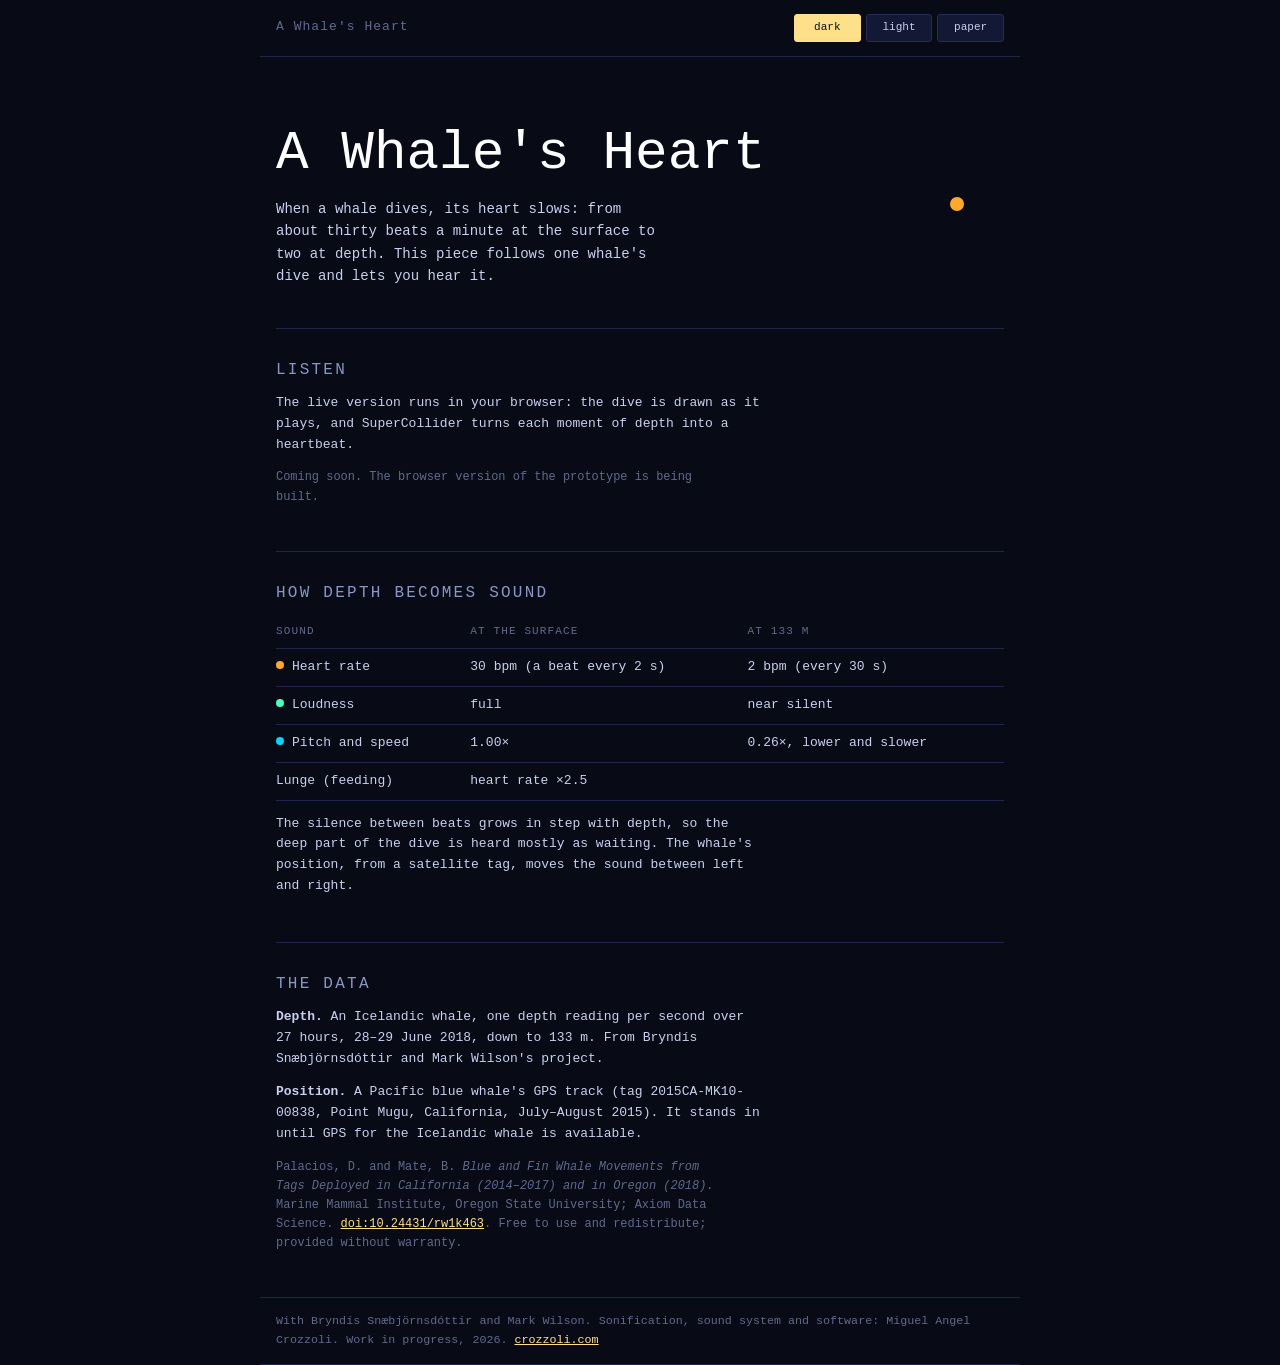
==== site/index.html @ 570243c6 "Start the A Whale's Heart repo with a GitHub Pages landing page The existing project (prototype, Sup" ====
<!doctype html>
<html lang="en">
<head>
  <meta charset="utf-8">
  <meta name="viewport" content="width=device-width, initial-scale=1">
  <title>A Whale's Heart</title>
  <meta name="description" content="A sonification of a whale's dive: depth becomes heartbeat, loudness and pitch. By Bryndís Snæbjörnsdóttir, Mark Wilson and Miguel Angel Crozzoli.">
  <link rel="icon" href="data:image/svg+xml,%3Csvg xmlns='http://www.w3.org/2000/svg' viewBox='0 0 32 32'%3E%3Ccircle cx='16' cy='16' r='7' fill='%23ffaa2c'/%3E%3Ccircle cx='16' cy='16' r='12' fill='none' stroke='%23ffaa2c' stroke-opacity='.4' stroke-width='2'/%3E%3C/svg%3E">
  <link rel="canonical" href="https://mcrozzoli.github.io/a-whales-heart/">
  <meta property="og:title" content="A Whale's Heart">
  <meta property="og:description" content="A sonification of a whale's dive: depth becomes heartbeat, loudness and pitch.">
  <meta property="og:url" content="https://mcrozzoli.github.io/a-whales-heart/">
  <meta name="color-scheme" content="dark light">
  <!-- The look, before first paint: darkstyle.js reads ?theme=, then the last choice, then dark,
       and sets <html data-theme> at once. It must stay a plain blocking script in <head>. -->
  <link rel="stylesheet" href="darkstyle/darkstyle.css">
  <script src="darkstyle/darkstyle.js"></script>
  <link rel="stylesheet" href="style.css">
</head>
<body>
  <header class="bar">
    <span class="name">A Whale's Heart</span>
    <div id="looks" aria-label="Look"></div>
  </header>

  <main>
    <div class="hero">
      <div>
        <h1>A Whale's Heart</h1>
        <p>When a whale dives, its heart slows: from about thirty beats a minute at the surface to two
           at depth. This piece follows one whale's dive and lets you hear it.</p>
      </div>
      <div class="beat" aria-hidden="true"></div>
    </div>

    <section id="listen">
      <h2>Listen</h2>
      <p>The live version runs in your browser: the dive is drawn as it plays, and SuperCollider
         turns each moment of depth into a heartbeat.</p>
      <p class="note">Coming soon. The browser version of the prototype is being built.</p>
    </section>

    <section id="mapping">
      <h2>How depth becomes sound</h2>
      <div class="table-wrap">
        <table>
          <thead><tr><th>Sound</th><th>At the surface</th><th>At 133 m</th></tr></thead>
          <tbody>
            <tr><td><span class="key heart"></span>Heart rate</td><td class="num">30 bpm (a beat every 2 s)</td><td class="num">2 bpm (every 30 s)</td></tr>
            <tr><td><span class="key amp"></span>Loudness</td><td class="num">full</td><td class="num">near silent</td></tr>
            <tr><td><span class="key depth"></span>Pitch and speed</td><td class="num">1.00×</td><td class="num">0.26×, lower and slower</td></tr>
            <tr><td>Lunge (feeding)</td><td class="num" colspan="2">heart rate ×2.5</td></tr>
          </tbody>
        </table>
      </div>
      <p>The silence between beats grows in step with depth, so the deep part of the dive is
         heard mostly as waiting. The whale's position, from a satellite tag, moves the sound
         between left and right.</p>
    </section>

    <section id="data">
      <h2>The data</h2>
      <p><strong>Depth.</strong> An Icelandic whale, one depth reading per second over 27 hours,
         28–29 June 2018, down to 133 m. From Bryndís Snæbjörnsdóttir and Mark Wilson's project.</p>
      <p><strong>Position.</strong> A Pacific blue whale's GPS track (tag 2015CA-MK10-00838, Point Mugu,
         California, July–August 2015). It stands in until GPS for the Icelandic whale is available.</p>
      <p class="cite">Palacios, D. and Mate, B. <em>Blue and Fin Whale Movements from Tags Deployed in
         California (2014–2017) and in Oregon (2018).</em> Marine Mammal Institute, Oregon State University;
         Axiom Data Science. <a href="https://doi.org/10.24431/rw1k463">doi:10.24431/rw1k463</a>.
         Free to use and redistribute; provided without warranty.</p>
    </section>
  </main>

  <footer class="bar">
    <span>With Bryndís Snæbjörnsdóttir and Mark Wilson. Sonification, sound system and software:
      Miguel Angel Crozzoli. Work in progress, 2026. <a href="https://crozzoli.com/#whale">crozzoli.com</a></span>
  </footer>

  <script>
    DarkStyle.control(document.getElementById("looks"), { btnClass: "look-btn" });
    DarkStyle.keys();
  </script>
</body>
</html>
---- site/darkstyle/darkstyle.css ----
/* =============================================================================================
   darkstyle.css — three looks for Dark Sonification displays (kit v1, 2026-09-28)

     dark   the displays as they are: every value below is the one dark_ocean's page used before the
            kit (checked pixel for pixel), so a design that adopts the kit looks exactly the same in dark
     light  the same display on a light ground, same fonts and layout
     paper  Miguel's own visual language (crozzoli.com, the web landing page): warm paper with a grain,
            aubergine ink, ochre gold, olive, ink-blue, peach and butter washes, Karla + Rubik

   The look is chosen on <html data-theme="…">, by darkstyle.js (URL ?theme=, then the last choice,
   then dark). Every colour a page draws with is one of these tokens: CSS reads var(--ds-…), canvas code
   reads DarkStyle.tok("--ds-…") or DarkStyle.tokens(). Data colours (identity sets, ramps) are in
   darkstyle.js, validated per look against that look's own ground (README, specimen.html).

   Source of truth: projects/web/style/. Designs carry a copy (sync.py) so they stay self-contained.
   ============================================================================================= */

:root, [data-theme="dark"] {
  /* grounds and text */
  --ds-bg: #080b16;            /* the page, and the gaps between panels */
  --ds-panel: #0e1224;         /* header, side panel, transport */
  --ds-raised: #10152e;        /* a box inside a panel (the status line) */
  --ds-line: #20264a;          /* dividers */
  --ds-edge: #1a2140;          /* a docked panel's outer edge (the legend) */
  --ds-txt: #c8d0ee;
  --ds-txt-hi: #ffffff;        /* headings, a held chip */
  --ds-dim: #5f6a8c;           /* secondary text, keys */
  --ds-label: #8a97c4;         /* chart labels: axes, wheel years */
  --ds-chart-txt: #c9d3ee;     /* text inside a chart (the wheel's centre) */

  /* the accent: what is selected, active, followed */
  --ds-cur: #ffe08a;           /* an active control's fill */
  --ds-cur-line: #ffe08a;      /* … and its border */
  --ds-on-cur: #0a0d18;        /* text on that fill */
  --ds-cur-txt: #ffe08a;       /* the accent as text (a selected tick, "press ♪") */
  --ds-accent: #ffe08a;        /* range sliders (accent-color) */
  --ds-ring: #ffe08a;          /* focus / hover rings on a map or a wheel */
  --ds-ring-halo: rgba(0, 0, 0, 0);   /* a halo under the ring (none on dark) */

  /* controls */
  --ds-ctl: #131834;
  --ds-ctl-line: #262d54;
  --ds-ctl-line-hi: #3a4570;
  --ds-ctl-hover: #141a38;
  --ds-chip: #11162b;          /* legend chips, small round buttons */
  --ds-chip-line: #2a3150;
  --ds-chip-line-hi: #4a5ad0;
  --ds-chip-hold: #1d2a4a;     /* a chip being held */
  --ds-tip: #0e1328;           /* an opened explanation */

  /* floating layers */
  --ds-pop: rgba(8, 11, 22, .93);      /* the hover box */
  --ds-pop-line: #2a3150;
  --ds-pop-shadow: none;
  --ds-glass: rgba(8, 11, 20, 0.62);   /* a widget docked over the map */
  --ds-glass-hi: rgba(8, 11, 20, 0.78);   /* … a small one that must read at once (a folded chip) */
  --ds-glass-line: #1b2238;
  --ds-overlay: rgba(5, 7, 15, 0.95);  /* a full-map overlay */
  --ds-date-shadow: 0 1px 6px #000;    /* big text over the map */

  /* status (never data) */
  --ds-ok: #8ce6a8;
  --ds-ok-line: #2f6a45;
  --ds-warn-line: #6b5a1f;
  --ds-danger: #ff6b6b;
  --ds-gap-mark: #c0605a;      /* data missing from the record */
  --ds-avail: #34d399;         /* data available (e.g. days with daily data) */

  /* the map, read by canvas code */
  --ds-map-bg: #05070f;
  --ds-land: rgba(38, 48, 74, 0.62);
  --ds-coast: rgba(150, 172, 224, 0.42);
  --ds-graticule: rgba(130, 150, 210, 0.16);
  --ds-graticule-dash: none;   /* "none" or a dash list, e.g. "1 5" */
  --ds-veil: rgba(5, 7, 15, 0.84);     /* dims the field behind a selection */
  --ds-axis: rgba(130, 150, 210, 0.25);
  --ds-nb: rgba(178, 74, 224, 0.85);   /* the neighbourhood outline */
  --ds-brush: rgba(255, 209, 102, 0.95);
  --ds-brush-path: rgba(255, 209, 102, 0.5);

  /* radial charts (time wheels) */
  --ds-arc-gap: #0a0e1a;       /* the hairline between arcs, on a docked wheel */
  --ds-arc-gap-overlay: #080b14;   /* … on a full overlay */
  --ds-wheel-fill: #141a34;    /* a ring with no data colour (years) */

  /* type and texture */
  --ds-font-ui: "SF Mono", ui-monospace, Menlo, monospace;
  --ds-font-canvas: "SF Mono", monospace;
  --ds-font-display: "SF Mono", ui-monospace, Menlo, monospace;
  --ds-font-size: 13px;
  --ds-display-weight: 400;
  --ds-date-size: 22px;
  --ds-grain: none;            /* the paper's grain, as a background-image */
  --ds-ink-filter: none;       /* SVG ink wobble for drawn charts */
}

[data-theme="light"] {
  --ds-bg: #e8ecf3;
  --ds-panel: #fbfcfe;
  --ds-raised: #f2f5fa;
  --ds-line: #d5dbe7;
  --ds-edge: #d5dbe7;
  --ds-txt: #1b2340;
  --ds-txt-hi: #0b1230;
  --ds-dim: #5b6583;
  --ds-label: #46507a;
  --ds-chart-txt: #1b2340;

  --ds-cur: #f5c64f;
  --ds-cur-line: #d9a21b;
  --ds-on-cur: #1c1605;
  --ds-cur-txt: #8f6200;
  --ds-accent: #a86f00;         /* deep enough (≥ 3:1 on white) that the browser keeps the slider track light */
  --ds-ring: #a86f00;
  --ds-ring-halo: rgba(255, 255, 255, .95);

  --ds-ctl: #f3f5fa;
  --ds-ctl-line: #cbd2e0;
  --ds-ctl-line-hi: #97a1bb;
  --ds-ctl-hover: #edf0f6;
  --ds-chip: #f3f5fa;
  --ds-chip-line: #cbd2e0;
  --ds-chip-line-hi: #6f7fd6;
  --ds-chip-hold: #fff1c7;
  --ds-tip: #f5f7fb;

  --ds-pop: rgba(253, 254, 255, .97);
  --ds-pop-line: #cdd4e2;
  --ds-pop-shadow: 0 8px 22px -12px rgba(20, 30, 60, .35);
  --ds-glass: rgba(251, 252, 254, .82);
  --ds-glass-hi: rgba(251, 252, 254, .94);
  --ds-glass-line: #d3d9e6;
  --ds-overlay: rgba(244, 246, 250, .97);
  --ds-date-shadow: 0 1px 3px rgba(255, 255, 255, .95);

  --ds-ok: #1e7a4a;
  --ds-ok-line: #8cc9a6;
  --ds-warn-line: #d9a21b;
  --ds-danger: #c8323f;
  --ds-gap-mark: #c8554c;
  --ds-avail: #1f9d6a;

  --ds-map-bg: #f4f6fa;
  --ds-land: rgba(196, 203, 216, .85);
  --ds-coast: rgba(45, 58, 92, .5);
  --ds-graticule: rgba(45, 58, 92, .12);
  --ds-graticule-dash: none;
  --ds-veil: rgba(244, 246, 250, .84);
  --ds-axis: rgba(45, 58, 92, .35);
  --ds-nb: rgba(118, 40, 190, .9);
  --ds-brush: rgba(168, 111, 0, .95);
  --ds-brush-path: rgba(168, 111, 0, .5);

  --ds-arc-gap: #fbfcfe;
  --ds-arc-gap-overlay: #f4f6fa;
  --ds-wheel-fill: #e2e7f0;
}

[data-theme="paper"] {
  --ds-bg: #f3e5da;
  --ds-panel: #f9f1e9;
  --ds-raised: #f5ebe2;
  --ds-line: #e1d0c3;
  --ds-edge: #e1d0c3;
  --ds-txt: #33203a;
  --ds-txt-hi: #1f1224;
  --ds-dim: #6f5c69;
  --ds-label: #5e4a5a;
  --ds-chart-txt: #33203a;

  --ds-cur: #f1dc95;           /* a butter wash … */
  --ds-cur-line: #c6922c;      /* … edged in ochre gold */
  --ds-on-cur: #33203a;
  --ds-cur-txt: #8a5a0e;
  --ds-accent: #9c6710;         /* the ochre, deepened: a lighter one makes the browser draw a dark slider track */
  --ds-ring: #9c6710;
  --ds-ring-halo: rgba(249, 241, 233, .95);

  --ds-ctl: #fbf6f0;
  --ds-ctl-line: #dcc8ba;
  --ds-ctl-line-hi: #b09283;
  --ds-ctl-hover: #f4e9df;
  --ds-chip: #fbf6f0;
  --ds-chip-line: #dcc8ba;
  --ds-chip-line-hi: #a07a8e;
  --ds-chip-hold: #f6e7b9;
  --ds-tip: #f6ede5;

  --ds-pop: rgba(250, 244, 238, .97);
  --ds-pop-line: #dbc6b7;
  --ds-pop-shadow: 0 10px 24px -14px rgba(51, 32, 58, .45);
  --ds-glass: rgba(249, 241, 233, .8);
  --ds-glass-hi: rgba(249, 241, 233, .92);
  --ds-glass-line: #dfcbbd;
  --ds-overlay: rgba(243, 229, 218, .97);
  --ds-date-shadow: 0 1px 0 rgba(249, 241, 233, .9);

  --ds-ok: #4f6a22;
  --ds-ok-line: #a9bf86;
  --ds-warn-line: #c6922c;
  --ds-danger: #b23a4e;
  --ds-gap-mark: #c85168;
  --ds-avail: #6d8a3b;

  --ds-map-bg: #f3e5da;
  --ds-land: rgba(111, 92, 105, .14);
  --ds-coast: rgba(51, 32, 58, .5);
  --ds-graticule: rgba(51, 32, 58, .22);
  --ds-graticule-dash: 1 5;    /* dotted, like the orbits in the drawings */
  --ds-veil: rgba(243, 229, 218, .86);
  --ds-axis: rgba(51, 32, 58, .35);
  --ds-nb: rgba(107, 52, 120, .9);
  --ds-brush: rgba(156, 103, 16, .95);
  --ds-brush-path: rgba(156, 103, 16, .5);

  --ds-arc-gap: #f9f1e9;
  --ds-arc-gap-overlay: #f3e5da;
  --ds-wheel-fill: #eadbd0;

  --ds-font-ui: "Karla", "Avenir Next", "Helvetica Neue", Arial, sans-serif;
  --ds-font-canvas: "Karla", "Avenir Next", "Helvetica Neue", sans-serif;
  --ds-font-display: "Rubik", "Avenir Next", "Helvetica Neue", sans-serif;
  --ds-font-size: 13.5px;
  --ds-display-weight: 300;
  --ds-date-size: 28px;
  --ds-grain: url("data:image/svg+xml,%3Csvg xmlns='http://www.w3.org/2000/svg' width='260' height='260'%3E%3Cfilter id='p'%3E%3CfeTurbulence type='fractalNoise' baseFrequency='.85' numOctaves='3' stitchTiles='stitch'/%3E%3CfeColorMatrix values='0 0 0 0 .42 0 0 0 0 .27 0 0 0 0 .24 0 0 0 .07 0'/%3E%3C/filter%3E%3Crect width='100%25' height='100%25' filter='url(%23p)'/%3E%3C/svg%3E");
  --ds-ink-filter: url(#ds-ink);
}

/* the look control darkstyle.js builds (DarkStyle.control): three buttons in one row */
.ds-looks { display: grid; grid-template-columns: repeat(3, 1fr); gap: 5px; }
---- site/style.css ----
/* A Whale's Heart — landing page.
   Every colour is a darkstyle token (darkstyle/darkstyle.css) or one of the three data colours below.
   The look (dark / light / paper) is set on <html data-theme> by darkstyle.js before first paint. */

/* Data colours: each keeps its hue family in every look (darkstyle rule 2); only the step changes
   for the ground. Dark uses the prototype's own colours. */
:root, [data-theme="dark"] {
  --wh-depth: #00d4ff;   /* cyan: depth */
  --wh-heart: #ffaa2c;   /* amber: heartbeat */
  --wh-amp:   #4dffb4;   /* green: amplitude */
}
[data-theme="light"] {
  --wh-depth: #00739e;
  --wh-heart: #a35a00;
  --wh-amp:   #137a55;
}
[data-theme="paper"] {
  --wh-depth: #2f5d7c;   /* ink-blue */
  --wh-heart: #9c6710;   /* ochre */
  --wh-amp:   #4e6e2a;   /* olive */
}

* { box-sizing: border-box; }

html { background: var(--ds-bg); }
body {
  margin: 0;
  background: var(--ds-bg) var(--ds-grain);
  color: var(--ds-txt);
  font: var(--ds-font-size)/1.6 var(--ds-font-ui);
}

main, .bar { max-width: 760px; margin: 0 auto; padding: 0 16px; }

a { color: var(--ds-cur-txt); }
a:focus-visible, button:focus-visible { outline: 2px solid var(--ds-ring); outline-offset: 2px; }

h1, h2 {
  font-family: var(--ds-font-display);
  font-weight: var(--ds-display-weight);
  color: var(--ds-txt-hi);
  line-height: 1.2;
}
h2 {
  font-size: 1rem;
  text-transform: uppercase;
  letter-spacing: .14em;
  color: var(--ds-label);
  margin: 0 0 12px;
}

/* ── top bar ── */
.bar {
  display: flex; align-items: center; gap: 12px;
  padding-top: 14px; padding-bottom: 14px;
  border-bottom: 1px solid var(--ds-line);
}
.bar .name { color: var(--ds-dim); letter-spacing: .08em; }
.bar .ds-looks { margin-left: auto; width: 210px; }

/* the LOOK buttons darkstyle.js builds */
.look-btn {
  font: inherit; font-size: .85em;
  padding: 4px 0;
  background: var(--ds-ctl); color: var(--ds-txt);
  border: 1px solid var(--ds-ctl-line); border-radius: 3px;
  cursor: pointer;
}
.look-btn:hover { background: var(--ds-ctl-hover); border-color: var(--ds-ctl-line-hi); }
.look-btn.on { background: var(--ds-cur); color: var(--ds-on-cur); border-color: var(--ds-cur-line); }

/* ── hero ── */
.hero { padding: 64px 0 40px; display: grid; grid-template-columns: 1fr auto; gap: 24px; align-items: center; }
.hero h1 { font-size: clamp(2rem, 7vw, 3.4rem); margin: 0 0 12px; }
.hero p { margin: 0; max-width: 46ch; font-size: 1.08em; }

/* the beat: a dot that pulses at the surface rate, 30 bpm = one beat every 2 s */
.beat {
  width: 14px; height: 14px; border-radius: 50%;
  background: var(--wh-heart);
  margin: 40px;
  animation: beat 2s infinite;
}
@keyframes beat {
  0%   { box-shadow: 0 0 0 0 var(--wh-heart); }
  70%  { box-shadow: 0 0 0 36px transparent; }
  100% { box-shadow: 0 0 0 0 transparent; }
}
@media (prefers-reduced-motion: reduce) { .beat { animation: none; } }

/* ── sections ── */
section { padding: 32px 0; border-top: 1px solid var(--ds-line); }
section p { max-width: 62ch; }

.cta {
  display: inline-block; margin-top: 8px;
  padding: 8px 16px; border-radius: 3px;
  background: var(--ds-cur); color: var(--ds-on-cur);
  border: 1px solid var(--ds-cur-line);
  text-decoration: none;
}
.cta:hover { filter: brightness(1.05); }
.note { color: var(--ds-dim); font-size: .92em; }

/* the mapping table */
.table-wrap { overflow-x: auto; }
table { border-collapse: collapse; width: 100%; }
th, td { text-align: left; padding: 8px 12px 8px 0; border-bottom: 1px solid var(--ds-line); }
th { color: var(--ds-dim); font-weight: normal; font-size: .85em; text-transform: uppercase; letter-spacing: .1em; }
td.num { font-variant-numeric: tabular-nums; }
.key { display: inline-block; width: 8px; height: 8px; border-radius: 50%; margin-right: 8px; vertical-align: 1px; }
.key.depth { background: var(--wh-depth); }
.key.heart { background: var(--wh-heart); }
.key.amp   { background: var(--wh-amp); }

.cite { color: var(--ds-dim); font-size: .92em; }

footer { padding: 32px 0 48px; border-top: 1px solid var(--ds-line); color: var(--ds-dim); font-size: .9em; }

/* phone width */
@media (max-width: 560px) {
  .hero { grid-template-columns: 1fr; padding-top: 40px; }
  .beat { margin: 8px 0 0 12px; }
  .bar .ds-looks { width: 180px; }
}
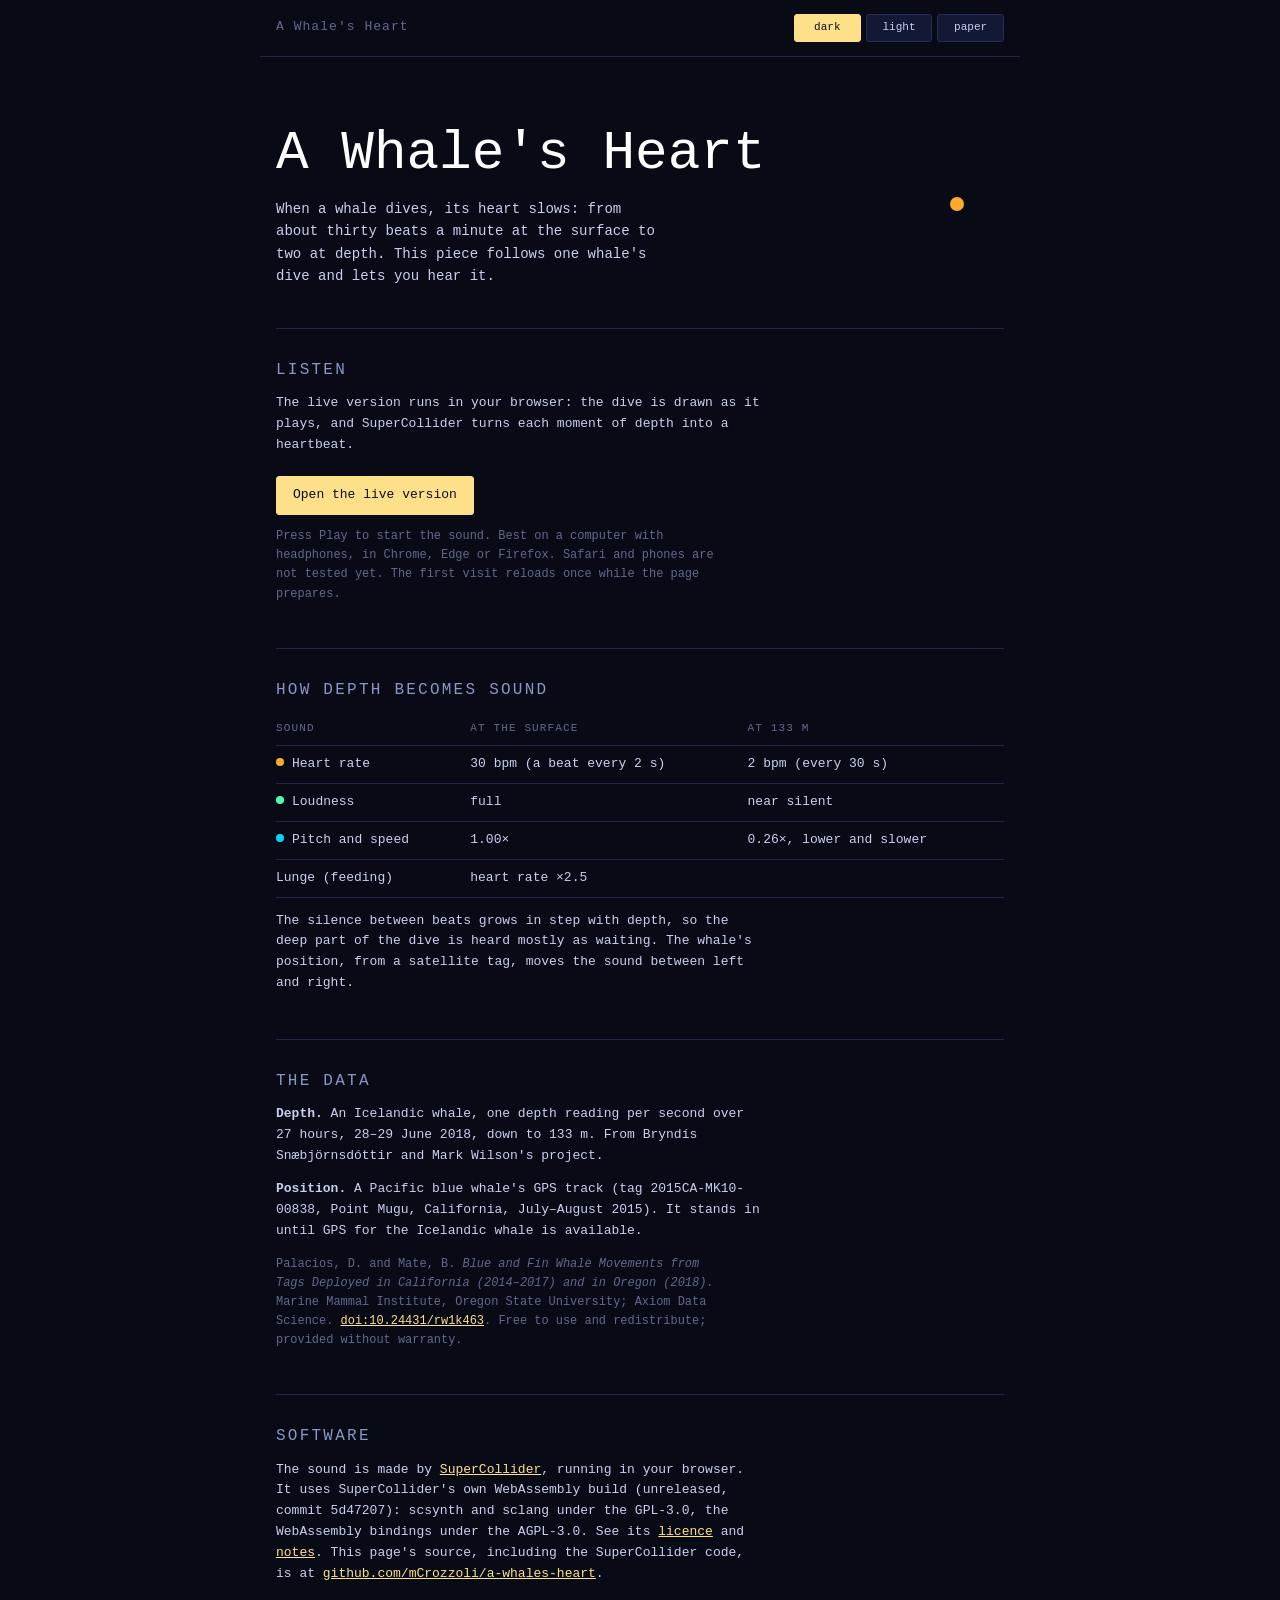
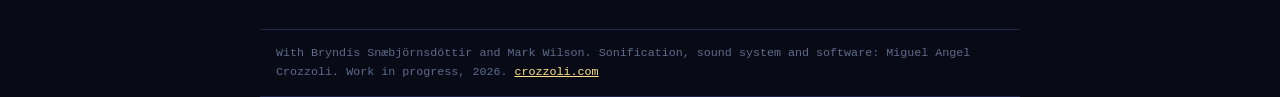
==== commit 3fab7f84: "Add the live prototype with SuperCollider running in the browser site/prototype.html and site/sc/wha" ====
--- a/site/index.html
+++ b/site/index.html
@@ -37,7 +37,9 @@
       <h2>Listen</h2>
       <p>The live version runs in your browser: the dive is drawn as it plays, and SuperCollider
          turns each moment of depth into a heartbeat.</p>
-      <p class="note">Coming soon. The browser version of the prototype is being built.</p>
+      <a class="cta" href="prototype.html">Open the live version</a>
+      <p class="note">Press Play to start the sound. Best on a computer with headphones, in Chrome, Edge or Firefox.
+         Safari and phones are not tested yet. The first visit reloads once while the page prepares.</p>
     </section>
 
     <section id="mapping">
@@ -69,6 +71,16 @@
          Axiom Data Science. <a href="https://doi.org/10.24431/rw1k463">doi:10.24431/rw1k463</a>.
          Free to use and redistribute; provided without warranty.</p>
     </section>
+
+    <section id="software">
+      <h2>Software</h2>
+      <p>The sound is made by <a href="https://supercollider.github.io/">SuperCollider</a>, running in your
+         browser. It uses SuperCollider's own WebAssembly build (unreleased, commit 5d47207): scsynth and sclang
+         under the GPL-3.0, the WebAssembly bindings under the AGPL-3.0. See its
+         <a href="engine/LICENSE">licence</a> and <a href="engine/README_WASM.md">notes</a>.
+         This page's source, including the SuperCollider code, is at
+         <a href="https://github.com/mCrozzoli/a-whales-heart">github.com/mCrozzoli/a-whales-heart</a>.</p>
+    </section>
   </main>
 
   <footer class="bar">
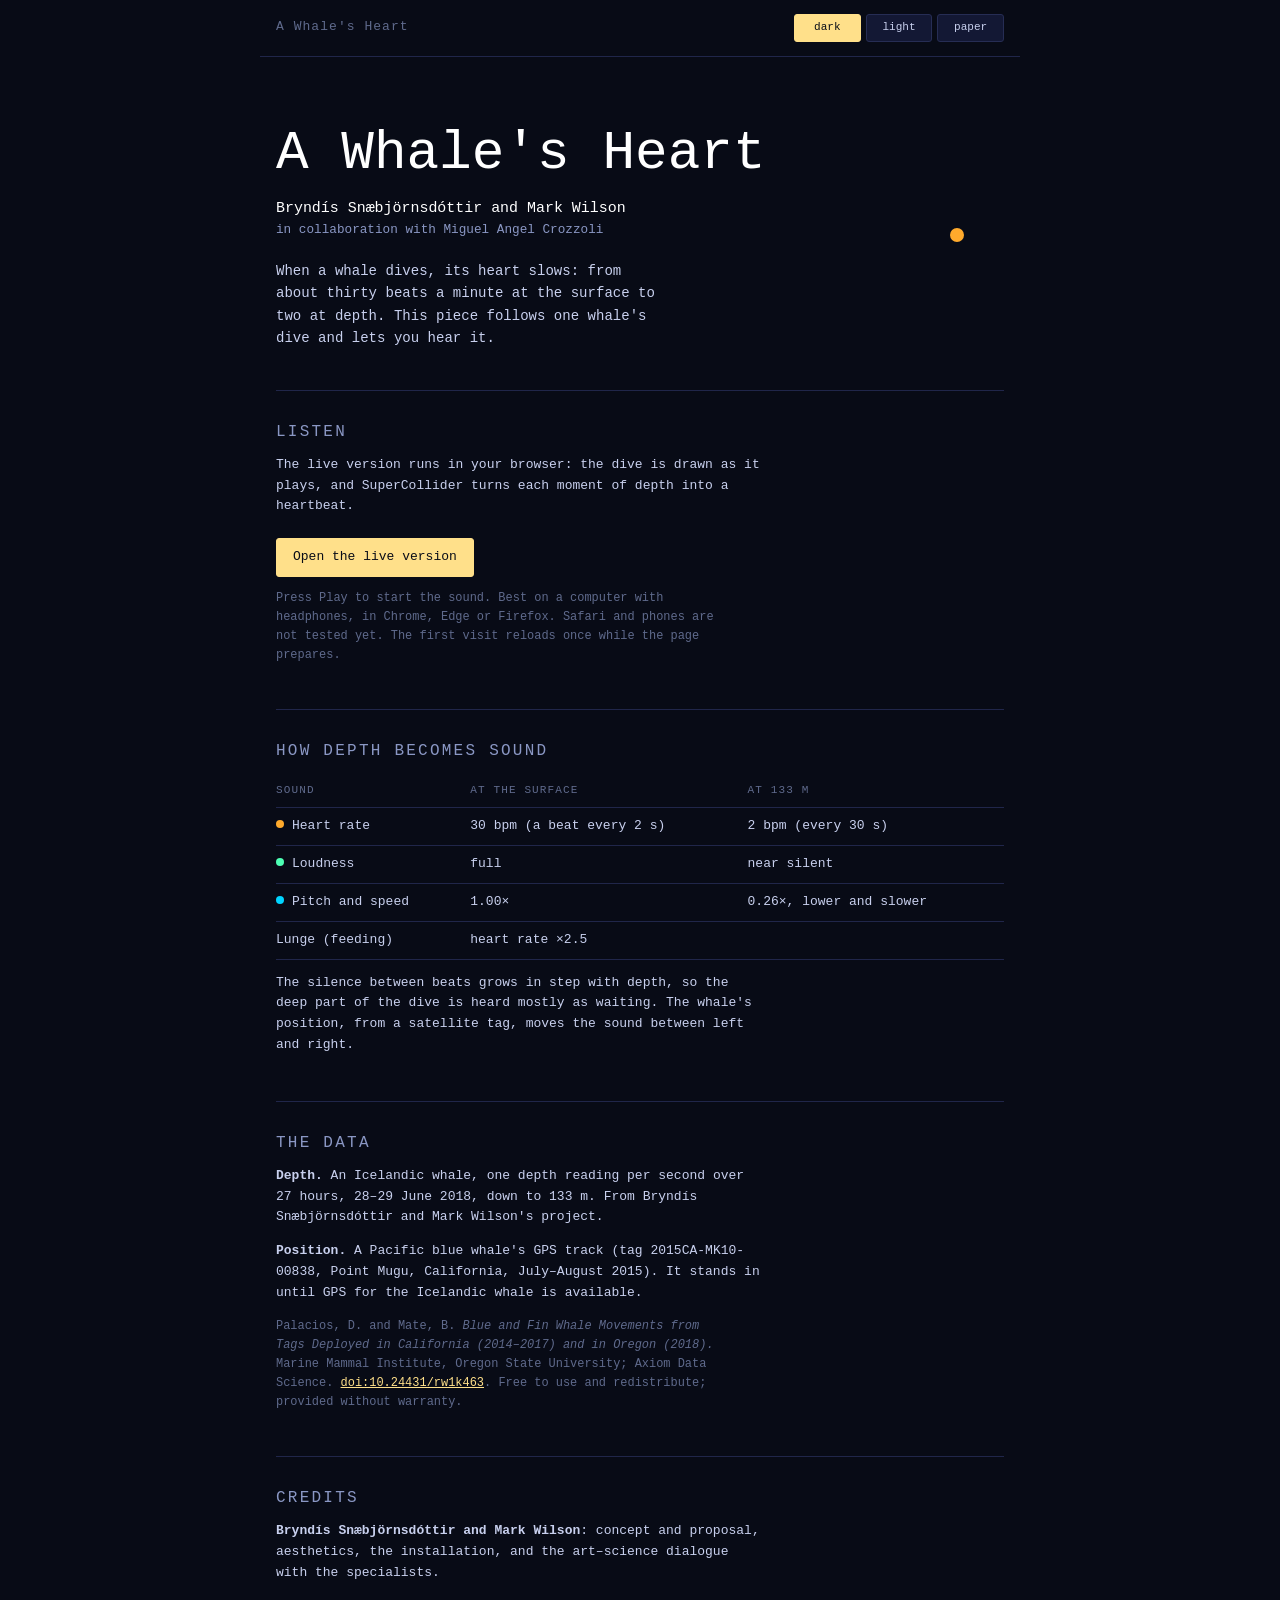
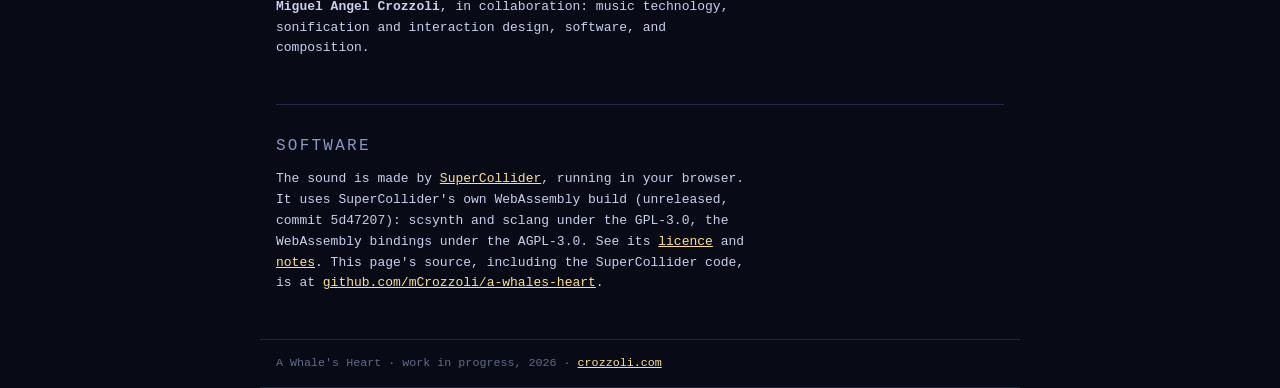
==== commit 94b7842f: "Credit the piece to Bryndís Snæbjörnsdóttir and Mark Wilson A byline at the top of the landing page " ====
--- a/site/index.html
+++ b/site/index.html
@@ -4,7 +4,7 @@
   <meta charset="utf-8">
   <meta name="viewport" content="width=device-width, initial-scale=1">
   <title>A Whale's Heart</title>
-  <meta name="description" content="A sonification of a whale's dive: depth becomes heartbeat, loudness and pitch. By Bryndís Snæbjörnsdóttir, Mark Wilson and Miguel Angel Crozzoli.">
+  <meta name="description" content="A sonification of a whale's dive: depth becomes heartbeat, loudness and pitch. By Bryndís Snæbjörnsdóttir and Mark Wilson, in collaboration with Miguel Angel Crozzoli.">
   <link rel="icon" href="data:image/svg+xml,%3Csvg xmlns='http://www.w3.org/2000/svg' viewBox='0 0 32 32'%3E%3Ccircle cx='16' cy='16' r='7' fill='%23ffaa2c'/%3E%3Ccircle cx='16' cy='16' r='12' fill='none' stroke='%23ffaa2c' stroke-opacity='.4' stroke-width='2'/%3E%3C/svg%3E">
   <link rel="canonical" href="https://mcrozzoli.github.io/a-whales-heart/">
   <meta property="og:title" content="A Whale's Heart">
@@ -27,6 +27,8 @@
     <div class="hero">
       <div>
         <h1>A Whale's Heart</h1>
+        <p class="byline">Bryndís Snæbjörnsdóttir and Mark Wilson<br>
+           <span>in collaboration with Miguel Angel Crozzoli</span></p>
         <p>When a whale dives, its heart slows: from about thirty beats a minute at the surface to two
            at depth. This piece follows one whale's dive and lets you hear it.</p>
       </div>
@@ -72,6 +74,14 @@
          Free to use and redistribute; provided without warranty.</p>
     </section>
 
+    <section id="credits">
+      <h2>Credits</h2>
+      <p><strong>Bryndís Snæbjörnsdóttir and Mark Wilson</strong>: concept and proposal, aesthetics,
+         the installation, and the art–science dialogue with the specialists.</p>
+      <p><strong>Miguel Angel Crozzoli</strong>, in collaboration: music technology, sonification and
+         interaction design, software, and composition.</p>
+    </section>
+
     <section id="software">
       <h2>Software</h2>
       <p>The sound is made by <a href="https://supercollider.github.io/">SuperCollider</a>, running in your
@@ -84,8 +94,7 @@
   </main>
 
   <footer class="bar">
-    <span>With Bryndís Snæbjörnsdóttir and Mark Wilson. Sonification, sound system and software:
-      Miguel Angel Crozzoli. Work in progress, 2026. <a href="https://crozzoli.com/#whale">crozzoli.com</a></span>
+    <span>A Whale's Heart · work in progress, 2026 · <a href="https://crozzoli.com/#whale">crozzoli.com</a></span>
   </footer>
 
   <script>
--- a/site/style.css
+++ b/site/style.css
@@ -73,6 +73,8 @@
 .hero { padding: 64px 0 40px; display: grid; grid-template-columns: 1fr auto; gap: 24px; align-items: center; }
 .hero h1 { font-size: clamp(2rem, 7vw, 3.4rem); margin: 0 0 12px; }
 .hero p { margin: 0; max-width: 46ch; font-size: 1.08em; }
+.hero .byline { margin: 0 0 20px; color: var(--ds-txt-hi); font-family: var(--ds-font-display); font-size: 1.15em; line-height: 1.4; }
+.hero .byline span { color: var(--ds-label); font-size: .85em; }
 
 /* the beat: a dot that pulses at the surface rate, 30 bpm = one beat every 2 s */
 .beat {
